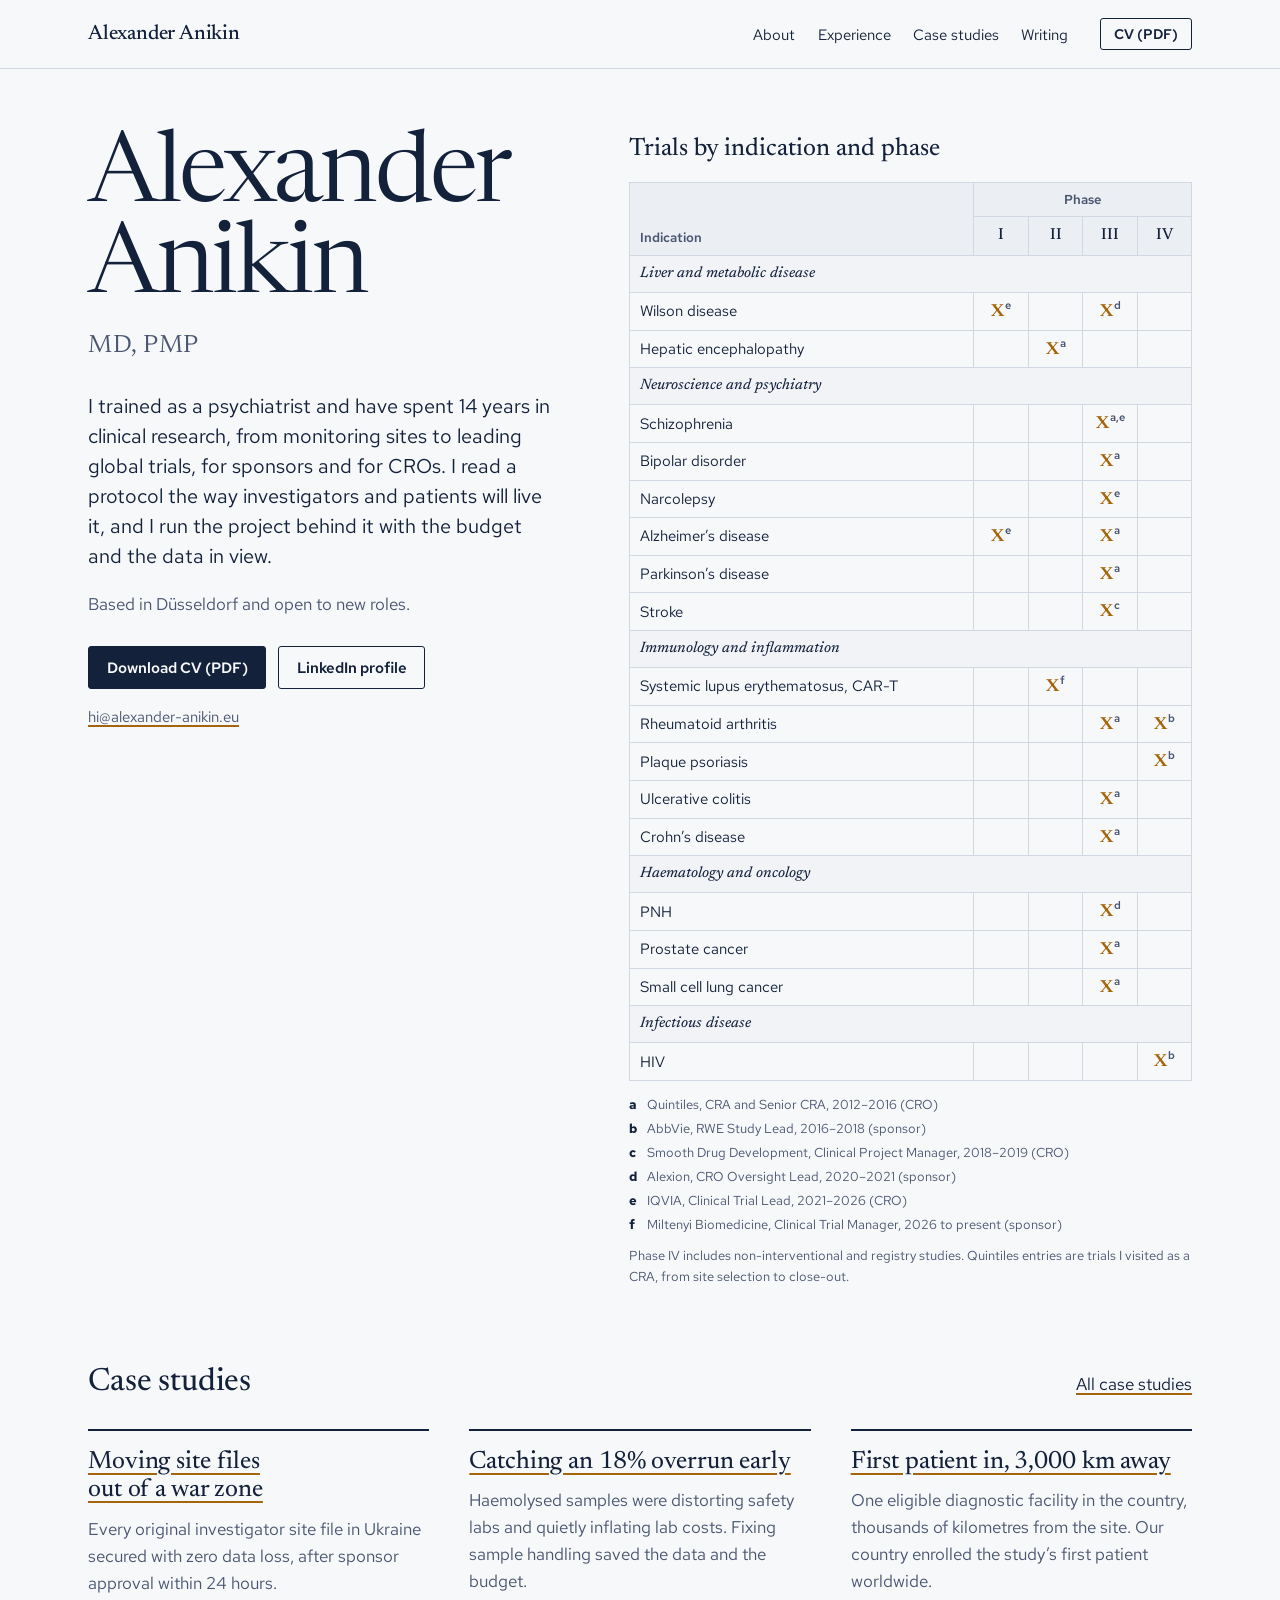
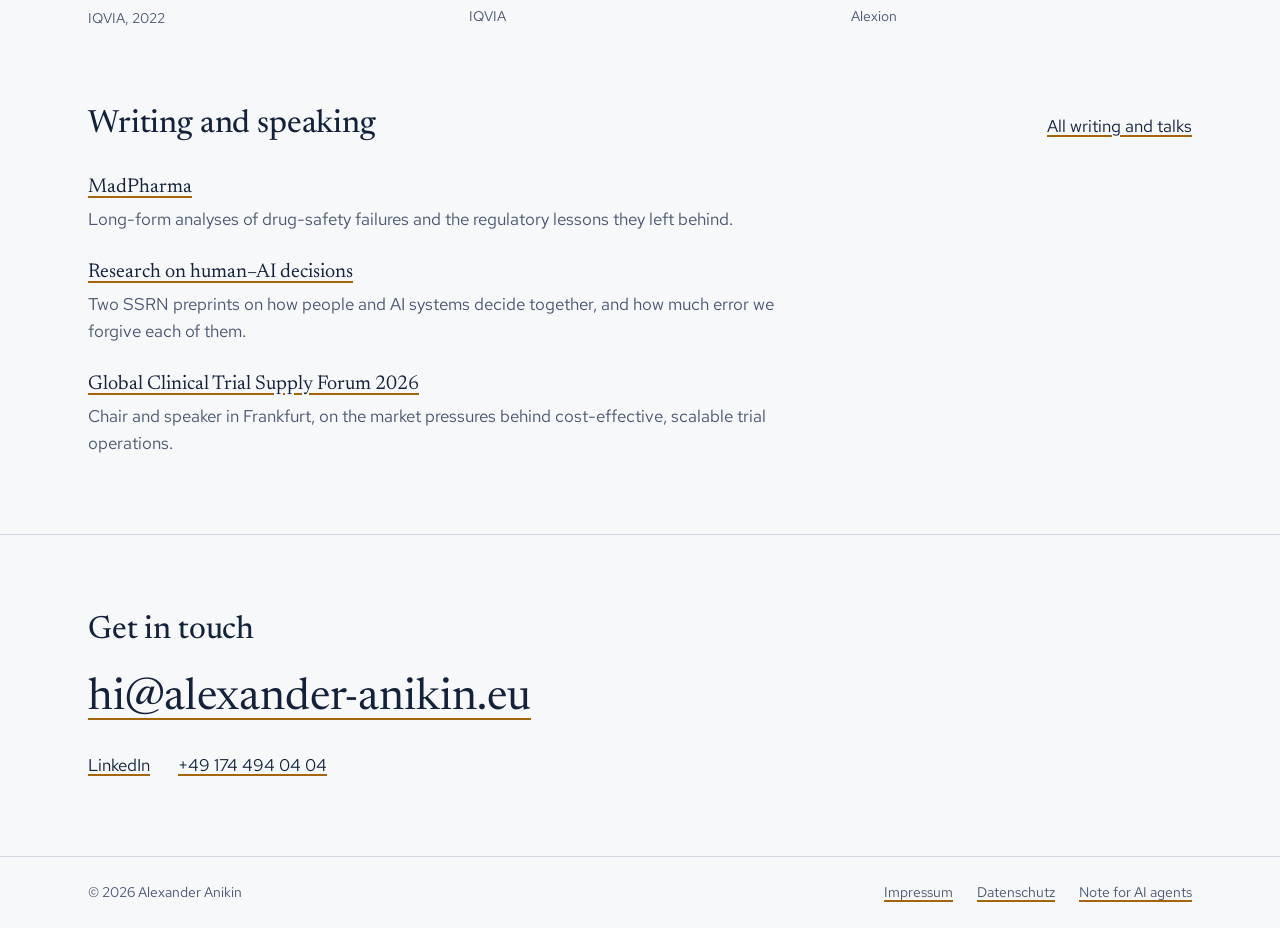
==== index.html @ 02dc9697 "Launch alexander-anikin.eu without Wix Plain HTML/CSS site: home with trials by indication and phase" ====
<!doctype html>
<html lang="en">
<head>
<meta charset="utf-8">
<meta name="viewport" content="width=device-width, initial-scale=1">
<title>Alexander Anikin, MD | Clinical development and clinical trials</title>
<meta name="description" content="Alexander Anikin, MD: psychiatrist by training, clinical development leader in Düsseldorf. 14 years of Phase I–IV trials at sponsors and CROs. Open to new roles.">
<link rel="canonical" href="https://alexander-anikin.eu/">
<meta name="author" content="Alexander Anikin">
<meta property="og:type" content="profile">
<meta property="og:site_name" content="Alexander Anikin">
<meta property="og:locale" content="en_GB">
<meta property="og:title" content="Alexander Anikin, MD | Clinical development and clinical trials">
<meta property="og:description" content="Alexander Anikin, MD: psychiatrist by training, clinical development leader in Düsseldorf. 14 years of Phase I–IV trials at sponsors and CROs. Open to new roles.">
<meta property="og:url" content="https://alexander-anikin.eu/">
<meta property="og:image" content="https://alexander-anikin.eu/assets/og-image.png">
<meta property="og:image:width" content="1200">
<meta property="og:image:height" content="630">
<meta property="og:image:alt" content="Alexander Anikin, MD. Clinical development leader, trained in psychiatry.">
<meta name="twitter:card" content="summary_large_image">
<link rel="me" href="https://www.linkedin.com/in/alxanikin/">
<link rel="alternate" type="text/plain" href="https://alexander-anikin.eu/llms.txt" title="Summary for AI agents">
<script type="application/ld+json">
{
 "@context": "https://schema.org",
 "@graph": [
  {
   "@type": "WebSite",
   "@id": "https://alexander-anikin.eu/#website",
   "url": "https://alexander-anikin.eu/",
   "name": "Alexander Anikin",
   "inLanguage": "en",
   "publisher": {
    "@id": "https://alexander-anikin.eu/#person"
   }
  },
  {
   "@type": "Person",
   "@id": "https://alexander-anikin.eu/#person",
   "name": "Alexander Anikin",
   "alternateName": [
    "Aleksandr Anikin",
    "Alexander Anikin, MD"
   ],
   "honorificSuffix": "MD",
   "url": "https://alexander-anikin.eu/",
   "image": "https://alexander-anikin.eu/assets/portrait.jpg",
   "email": "mailto:hi@alexander-anikin.eu",
   "telephone": "+49 174 494 0404",
   "jobTitle": "Clinical Trial Manager",
   "worksFor": {
    "@type": "Organization",
    "name": "Miltenyi Biomedicine"
   },
   "description": "Psychiatrist by training and clinical development leader with 14 years in clinical research at sponsors (AbbVie, Alexion, Miltenyi Biomedicine) and CROs (Quintiles, IQVIA, Smooth Drug Development), across Phase I–IV trials. Based in Düsseldorf, Germany, and open to new roles.",
   "address": {
    "@type": "PostalAddress",
    "addressLocality": "Düsseldorf",
    "addressCountry": "DE"
   },
   "alumniOf": [
    {
     "@type": "CollegeOrUniversity",
     "name": "Sechenov Moscow Medical University"
    },
    {
     "@type": "EducationalOrganization",
     "name": "Moscow Research Institute of Psychiatry"
    }
   ],
   "hasCredential": [
    {
     "@type": "EducationalOccupationalCredential",
     "name": "Medical Doctor (MD)",
     "credentialCategory": "degree",
     "recognizedBy": {
      "@type": "CollegeOrUniversity",
      "name": "Sechenov Moscow Medical University"
     }
    },
    {
     "@type": "EducationalOccupationalCredential",
     "name": "Project Management Professional (PMP)",
     "credentialCategory": "certification",
     "recognizedBy": {
      "@type": "Organization",
      "name": "Project Management Institute"
     }
    },
    {
     "@type": "EducationalOccupationalCredential",
     "name": "PRINCE2 Agile Practitioner",
     "credentialCategory": "certification"
    },
    {
     "@type": "EducationalOccupationalCredential",
     "name": "Google Data Analytics Professional Certificate",
     "credentialCategory": "certificate",
     "recognizedBy": {
      "@type": "Organization",
      "name": "Google"
     }
    },
    {
     "@type": "EducationalOccupationalCredential",
     "name": "Goethe-Zertifikat B1",
     "credentialCategory": "certificate",
     "recognizedBy": {
      "@type": "Organization",
      "name": "Goethe-Institut"
     }
    }
   ],
   "knowsAbout": [
    "Clinical trials",
    "Clinical development",
    "Clinical operations",
    "Psychiatry",
    "Rare diseases",
    "Wilson disease",
    "Liver and metabolic disease",
    "CAR-T cell therapy",
    "Advanced therapy medicinal products",
    "Real-world evidence",
    "Non-interventional studies",
    "Risk-based quality management",
    "ICH E6(R3)",
    "EU Clinical Trials Regulation",
    "CRO oversight",
    "Clinical trial budgets",
    "Project management",
    "Human–AI collaboration"
   ],
   "knowsLanguage": [
    "English",
    "Russian",
    "German"
   ],
   "sameAs": [
    "https://www.linkedin.com/in/alxanikin/"
   ]
  }
 ]
}
</script>
<meta name="theme-color" content="#F7F8FA" media="(prefers-color-scheme: light)">
<meta name="theme-color" content="#0E1626" media="(prefers-color-scheme: dark)">
<link rel="icon" href="favicon.ico" sizes="48x48">
<link rel="icon" href="assets/favicon.svg" type="image/svg+xml">
<link rel="apple-touch-icon" href="assets/apple-touch-icon.png">
<link rel="preload" href="assets/fonts/newsreader-latin-opsz-normal.woff2" as="font" type="font/woff2" crossorigin>
<link rel="stylesheet" href="assets/site.css">
</head>
<body>
<a class="skip" href="#main">Skip to content</a>
<header class="site-header">
  <div class="wrap header-inner">
    <a class="brand" href="index.html" aria-current="page">Alexander Anikin</a>
    <nav class="site-nav" aria-label="Main">
      <ul><li><a href="about.html">About</a></li><li><a href="experience.html">Experience</a></li><li><a href="case-studies.html">Case studies</a></li><li><a href="writing.html">Writing</a></li></ul>
    </nav>
    <a class="btn btn-ghost btn-small" href="cv/alexander-anikin-cv.pdf">CV (PDF)</a>
  </div>
</header>
<main id="main">
  <div class="wrap hero">
    <div class="hero-intro">
      <h1 class="hero-name"><span>Alexander</span><span>Anikin</span></h1>
      <p class="hero-post">MD, PMP</p>
      <p class="hero-lead">I trained as a psychiatrist and have spent 14 years in clinical research, from monitoring sites to leading global trials, for sponsors and for CROs. I read a protocol the way investigators and patients will live it, and I run the project behind it with the budget and the data in view.</p>
      <p class="hero-status">Based in Düsseldorf and open to new roles.</p>
      <div class="hero-actions">
        <a class="btn btn-primary" href="cv/alexander-anikin-cv.pdf">Download CV (PDF)</a>
        <a class="btn btn-ghost" href="https://www.linkedin.com/in/alxanikin/" rel="me">LinkedIn profile</a>
      </div>
      <p class="hero-email"><a href="mailto:hi@alexander-anikin.eu">hi@alexander-anikin.eu</a></p>
    </div>
    <div class="soa-block">
  <div class="soa-scroll">
    <table class="soa">
      <caption>Trials by indication and phase</caption>
      <thead>
        <tr><th class="ind" rowspan="2" scope="col">Indication</th><th colspan="4" scope="colgroup">Phase</th></tr>
        <tr class="phases"><th scope="col">I</th><th scope="col">II</th><th scope="col">III</th><th scope="col">IV</th></tr>
      </thead>
      <tbody>
        <tr class="group"><th colspan="5" scope="colgroup">Liver and metabolic disease</th></tr><tr><th scope="row">Wilson disease</th><td><span class="mark" style="--i:0" aria-hidden="true">X<sup>e</sup></span><span class="sr">IQVIA, CRO side</span></td><td></td><td><span class="mark" style="--i:1" aria-hidden="true">X<sup>d</sup></span><span class="sr">Alexion, sponsor side</span></td><td></td></tr><tr><th scope="row">Hepatic encephalopathy</th><td></td><td><span class="mark" style="--i:2" aria-hidden="true">X<sup>a</sup></span><span class="sr">Quintiles, CRO side</span></td><td></td><td></td></tr><tr class="group"><th colspan="5" scope="colgroup">Neuroscience and psychiatry</th></tr><tr><th scope="row">Schizophrenia</th><td></td><td></td><td><span class="mark" style="--i:3" aria-hidden="true">X<sup>a,e</sup></span><span class="sr">Quintiles, CRO side; IQVIA, CRO side</span></td><td></td></tr><tr><th scope="row">Bipolar disorder</th><td></td><td></td><td><span class="mark" style="--i:4" aria-hidden="true">X<sup>a</sup></span><span class="sr">Quintiles, CRO side</span></td><td></td></tr><tr><th scope="row">Narcolepsy</th><td></td><td></td><td><span class="mark" style="--i:5" aria-hidden="true">X<sup>e</sup></span><span class="sr">IQVIA, CRO side</span></td><td></td></tr><tr><th scope="row">Alzheimer’s disease</th><td><span class="mark" style="--i:6" aria-hidden="true">X<sup>e</sup></span><span class="sr">IQVIA, CRO side</span></td><td></td><td><span class="mark" style="--i:7" aria-hidden="true">X<sup>a</sup></span><span class="sr">Quintiles, CRO side</span></td><td></td></tr><tr><th scope="row">Parkinson’s disease</th><td></td><td></td><td><span class="mark" style="--i:8" aria-hidden="true">X<sup>a</sup></span><span class="sr">Quintiles, CRO side</span></td><td></td></tr><tr><th scope="row">Stroke</th><td></td><td></td><td><span class="mark" style="--i:9" aria-hidden="true">X<sup>c</sup></span><span class="sr">Smooth Drug Development, CRO side</span></td><td></td></tr><tr class="group"><th colspan="5" scope="colgroup">Immunology and inflammation</th></tr><tr><th scope="row">Systemic lupus erythematosus, CAR-T</th><td></td><td><span class="mark" style="--i:10" aria-hidden="true">X<sup>f</sup></span><span class="sr">Miltenyi Biomedicine, sponsor side</span></td><td></td><td></td></tr><tr><th scope="row">Rheumatoid arthritis</th><td></td><td></td><td><span class="mark" style="--i:11" aria-hidden="true">X<sup>a</sup></span><span class="sr">Quintiles, CRO side</span></td><td><span class="mark" style="--i:12" aria-hidden="true">X<sup>b</sup></span><span class="sr">AbbVie, sponsor side</span></td></tr><tr><th scope="row">Plaque psoriasis</th><td></td><td></td><td></td><td><span class="mark" style="--i:13" aria-hidden="true">X<sup>b</sup></span><span class="sr">AbbVie, sponsor side</span></td></tr><tr><th scope="row">Ulcerative colitis</th><td></td><td></td><td><span class="mark" style="--i:14" aria-hidden="true">X<sup>a</sup></span><span class="sr">Quintiles, CRO side</span></td><td></td></tr><tr><th scope="row">Crohn’s disease</th><td></td><td></td><td><span class="mark" style="--i:15" aria-hidden="true">X<sup>a</sup></span><span class="sr">Quintiles, CRO side</span></td><td></td></tr><tr class="group"><th colspan="5" scope="colgroup">Haematology and oncology</th></tr><tr><th scope="row"><abbr title="Paroxysmal nocturnal haemoglobinuria">PNH</abbr></th><td></td><td></td><td><span class="mark" style="--i:16" aria-hidden="true">X<sup>d</sup></span><span class="sr">Alexion, sponsor side</span></td><td></td></tr><tr><th scope="row">Prostate cancer</th><td></td><td></td><td><span class="mark" style="--i:17" aria-hidden="true">X<sup>a</sup></span><span class="sr">Quintiles, CRO side</span></td><td></td></tr><tr><th scope="row">Small cell lung cancer</th><td></td><td></td><td><span class="mark" style="--i:18" aria-hidden="true">X<sup>a</sup></span><span class="sr">Quintiles, CRO side</span></td><td></td></tr><tr class="group"><th colspan="5" scope="colgroup">Infectious disease</th></tr><tr><th scope="row">HIV</th><td></td><td></td><td></td><td><span class="mark" style="--i:19" aria-hidden="true">X<sup>b</sup></span><span class="sr">AbbVie, sponsor side</span></td></tr>
      </tbody>
    </table>
  </div>
  <ol class="soa-notes" aria-label="Roles"><li><span class="key">a</span><span>Quintiles, CRA and Senior CRA, 2012–2016 (CRO)</span></li><li><span class="key">b</span><span>AbbVie, RWE Study Lead, 2016–2018 (sponsor)</span></li><li><span class="key">c</span><span>Smooth Drug Development, Clinical Project Manager, 2018–2019 (CRO)</span></li><li><span class="key">d</span><span>Alexion, CRO Oversight Lead, 2020–2021 (sponsor)</span></li><li><span class="key">e</span><span>IQVIA, Clinical Trial Lead, 2021–2026 (CRO)</span></li><li><span class="key">f</span><span>Miltenyi Biomedicine, Clinical Trial Manager, 2026 to present (sponsor)</span></li></ol>
  <p class="soa-foot">Phase IV includes non-interventional and registry studies. Quintiles entries are trials I visited as a CRA, from site selection to close-out.</p>
</div>
  </div>

  <section class="section" aria-labelledby="cases-title">
    <div class="wrap">
      <div class="section-head">
        <h2 id="cases-title">Case studies</h2>
        <a href="case-studies.html">All case studies</a>
      </div>
      <ul class="cases">
        <li class="case">
          <h3><a href="case-studies.html#war-zone">Moving site files out of a war zone</a></h3>
          <p>Every original investigator site file in Ukraine secured with zero data loss, after sponsor approval within 24 hours.</p>
          <p class="meta">IQVIA, 2022</p>
        </li>
        <li class="case">
          <h3><a href="case-studies.html#overrun">Catching an 18% overrun early</a></h3>
          <p>Haemolysed samples were distorting safety labs and quietly inflating lab costs. Fixing sample handling saved the data and the budget.</p>
          <p class="meta">IQVIA</p>
        </li>
        <li class="case">
          <h3><a href="case-studies.html#first-patient">First patient in, 3,000&nbsp;km away</a></h3>
          <p>One eligible diagnostic facility in the country, thousands of kilometres from the site. Our country enrolled the study’s first patient worldwide.</p>
          <p class="meta">Alexion</p>
        </li>
      </ul>
    </div>
  </section>

  <section class="section" aria-labelledby="writing-title">
    <div class="wrap">
      <div class="section-head">
        <h2 id="writing-title">Writing and speaking</h2>
        <a href="writing.html">All writing and talks</a>
      </div>
      <ul class="list-plain">
        <li><a class="title" href="https://www.madpharma.de/">MadPharma</a><p>Long-form analyses of drug-safety failures and the regulatory lessons they left behind.</p></li>
        <li><a class="title" href="writing.html#research">Research on human–AI decisions</a><p>Two SSRN preprints on how people and AI systems decide together, and how much error we forgive each of them.</p></li>
        <li><a class="title" href="writing.html#speaking">Global Clinical Trial Supply Forum 2026</a><p>Chair and speaker in Frankfurt, on the market pressures behind cost-effective, scalable trial operations.</p></li>
      </ul>
    </div>
  </section>

  <section class="contact" aria-labelledby="contact-title">
  <div class="wrap">
    <h2 id="contact-title">Get in touch</h2>
    <p class="contact-email"><a href="mailto:hi@alexander-anikin.eu">hi@alexander-anikin.eu</a></p>
    <ul class="contact-other">
      <li><a href="https://www.linkedin.com/in/alxanikin/" rel="me">LinkedIn</a></li>
      <li><a href="tel:+491744940404">+49 174 494 04 04</a></li>
    </ul>
  </div>
</section>
</main>
<footer class="site-footer">
  <div class="wrap footer-inner">
    <p>© 2026 Alexander Anikin</p>
    <ul>
      <li><a href="impressum.html">Impressum</a></li>
      <li><a href="datenschutz.html">Datenschutz</a></li>
      <li><a href="llms.txt">Note for AI agents</a></li>
    </ul>
  </div>
</footer>
</body>
</html>
---- assets/site.css ----
/* Layout: a clinical protocol on a desk. Left-aligned prose at reading measure;
   one wide table, laid out like a protocol's schedule of assessments, carries the home page. */

@font-face {
  font-family: "Newsreader";
  src: url("fonts/newsreader-latin-opsz-normal.woff2") format("woff2");
  font-weight: 200 800;
  font-style: normal;
  font-display: swap;
}
@font-face {
  font-family: "Newsreader";
  src: url("fonts/newsreader-latin-opsz-italic.woff2") format("woff2");
  font-weight: 200 800;
  font-style: italic;
  font-display: swap;
}
@font-face {
  font-family: "Red Hat Text";
  src: url("fonts/red-hat-text-latin-wght-normal.woff2") format("woff2");
  font-weight: 300 700;
  font-style: normal;
  font-display: swap;
}
@font-face {
  font-family: "Red Hat Text";
  src: url("fonts/red-hat-text-latin-wght-italic.woff2") format("woff2");
  font-weight: 300 700;
  font-style: italic;
  font-display: swap;
}

:root {
  --paper: #F7F8FA;     /* cool protocol paper */
  --ink: #13213A;       /* blue-black ink */
  --ink-soft: #4A5670;  /* secondary text */
  --rule: #D2D8E2;      /* table grid and hairlines */
  --wash: #EBEEF3;      /* table headers and group rows */
  --amber: #A5650A;     /* marks, underlines, focus */
  --on-ink: #F7F8FA;    /* text on ink buttons */
  --todo: #B45309;      /* draft placeholders only */

  --font-display: "Newsreader", "Iowan Old Style", "Palatino Linotype", Georgia, serif;
  --font-text: "Red Hat Text", "Segoe UI", system-ui, -apple-system, Roboto, sans-serif;

  --step--1: 0.8125rem;
  --step-0: 1.0625rem;
  --step-1: 1.25rem;
  --step-2: 1.5625rem;
  --step-3: 2rem;
  --step-4: clamp(2.25rem, 2.2vw + 1.6rem, 3.25rem);
  --step-5: clamp(3.1rem, 6.4vw + 1rem, 6.25rem);

  --measure: 64ch;
  --wrap: 74rem;
  --space-section: clamp(3.5rem, 6vw, 6rem);

  padding-top: env(safe-area-inset-top, 0px);
  padding-bottom: env(safe-area-inset-bottom, 0px);
}

@media (prefers-color-scheme: dark) {
  :root:not([data-theme="light"]) {
    --paper: #0E1626;
    --ink: #E7EBF2;
    --ink-soft: #A2ADC1;
    --rule: #2A3550;
    --wash: #16203A;
    --amber: #E8A23A;
    --on-ink: #0E1626;
    --todo: #F59E0B;
    color-scheme: dark;
  }
}
:root[data-theme="dark"] {
  --paper: #0E1626;
  --ink: #E7EBF2;
  --ink-soft: #A2ADC1;
  --rule: #2A3550;
  --wash: #16203A;
  --amber: #E8A23A;
  --on-ink: #0E1626;
  --todo: #F59E0B;
  color-scheme: dark;
}

*, *::before, *::after { box-sizing: border-box; }

html { -webkit-text-size-adjust: 100%; text-size-adjust: 100%; }

body {
  margin: 0;
  background: var(--paper);
  color: var(--ink);
  font-family: var(--font-text);
  font-size: var(--step-0);
  line-height: 1.6;
  font-optical-sizing: auto;
}

img { max-width: 100%; height: auto; display: block; }

a {
  color: inherit;
  text-decoration-line: underline;
  text-decoration-color: var(--amber);
  text-decoration-thickness: 1.5px;
  text-underline-offset: 0.2em;
}
a:hover { text-decoration-thickness: 2.5px; }

:focus-visible {
  outline: 2px solid var(--amber);
  outline-offset: 3px;
  border-radius: 2px;
}

h1, h2, h3 {
  font-family: var(--font-display);
  font-weight: 450;
  line-height: 1.15;
  letter-spacing: -0.005em;
  text-wrap: balance;
  margin: 0;
}
p, ul, ol, dl, figure, blockquote { margin: 0; }

abbr[title] { text-decoration: none; cursor: help; }

.wrap {
  max-width: var(--wrap);
  margin-inline: auto;
  padding-left: max(16px, env(safe-area-inset-left, 0px));
  padding-right: max(16px, env(safe-area-inset-right, 0px));
}
@media (min-width: 720px) {
  .wrap {
    padding-left: max(40px, env(safe-area-inset-left, 0px));
    padding-right: max(40px, env(safe-area-inset-right, 0px));
  }
}

.sr {
  position: absolute;
  width: 1px;
  height: 1px;
  padding: 0;
  margin: -1px;
  overflow: hidden;
  clip: rect(0, 0, 0, 0);
  white-space: nowrap;
  border: 0;
}

.skip {
  position: absolute;
  left: -9999px;
  top: 0;
}
.skip:focus {
  left: max(16px, env(safe-area-inset-left, 0px));
  top: calc(env(safe-area-inset-top, 0px) + 12px);
  z-index: 20;
  background: var(--ink);
  color: var(--on-ink);
  padding: 0.5rem 0.8rem;
  text-decoration: none;
}

/* Header */

.site-header { border-bottom: 1px solid var(--rule); }

.header-inner {
  display: flex;
  flex-wrap: wrap;
  align-items: center;
  gap: 0.6rem 2rem;
  padding-block: 1.1rem;
}

.brand {
  margin-right: auto;
  font-family: var(--font-display);
  font-size: 1.3rem;
  font-weight: 500;
  letter-spacing: -0.01em;
  text-decoration: none;
}

.site-nav ul {
  list-style: none;
  padding: 0;
  display: flex;
  flex-wrap: wrap;
  gap: 0.25rem 1.4rem;
}
.site-nav a {
  font-size: 0.9375rem;
  text-decoration: none;
  padding-block: 0.25rem;
}
.site-nav a:hover,
.site-nav a[aria-current="page"] {
  text-decoration-line: underline;
  text-decoration-thickness: 2px;
  text-underline-offset: 0.4em;
}

@media (max-width: 700px) {
  .site-nav { order: 3; width: 100%; }
  .site-nav ul { gap: 0.25rem 1.1rem; }
}

/* Buttons */

.btn {
  display: inline-flex;
  align-items: center;
  font: inherit;
  font-size: 0.9375rem;
  font-weight: 600;
  line-height: 1.2;
  padding: 0.72rem 1.1rem;
  border: 1.5px solid var(--ink);
  border-radius: 3px;
  text-decoration: none;
}
.btn-primary { background: var(--ink); color: var(--on-ink); }
.btn-primary:hover { background: color-mix(in srgb, var(--ink) 86%, var(--amber)); }
.btn-ghost { background: transparent; color: var(--ink); }
.btn-ghost:hover { background: var(--wash); }
.btn-small { padding: 0.42rem 0.8rem; font-size: 0.875rem; }

/* Home: hero */

.hero {
  display: grid;
  gap: 3rem;
  padding-block: clamp(2.5rem, 5vw, 4.5rem) var(--space-section);
}
@media (min-width: 1000px) {
  .hero {
    grid-template-columns: minmax(0, 5fr) minmax(0, 6fr);
    gap: 4.5rem;
    align-items: start;
  }
}

.hero-name {
  font-size: var(--step-5);
  font-weight: 360;
  line-height: 0.92;
  letter-spacing: -0.025em;
  font-variation-settings: "opsz" 72;
}
.hero-name span { display: block; }

.hero-post {
  margin-top: 0.85rem;
  color: var(--ink-soft);
  font-family: var(--font-display);
  font-size: var(--step-2);
  font-weight: 400;
  letter-spacing: 0.02em;
}

@media (min-width: 1000px) {
  .hero-intro {
    position: sticky;
    top: calc(env(safe-area-inset-top, 0px) + 1.5rem);
  }
}

.hero-lead {
  margin-top: 1.5rem;
  max-width: 38ch;
  font-size: var(--step-1);
  line-height: 1.5;
}
.hero-status { margin-top: 1.25rem; color: var(--ink-soft); }

.hero-actions {
  margin-top: 1.75rem;
  display: flex;
  flex-wrap: wrap;
  align-items: center;
  gap: 0.75rem;
}
.hero-email {
  margin-top: 1rem;
  font-size: 0.9375rem;
  color: var(--ink-soft);
  overflow-wrap: anywhere;
}

/* Schedule table */

.soa-block { min-width: 0; }
.soa-scroll { overflow-x: auto; }

.soa {
  width: 100%;
  border-collapse: collapse;
  font-size: 0.9375rem;
  line-height: 1.35;
}
.soa caption {
  caption-side: top;
  text-align: left;
  font-family: var(--font-display);
  font-size: var(--step-2);
  font-weight: 450;
  padding-bottom: 0.9rem;
}
.soa th,
.soa td {
  border: 1px solid var(--rule);
  padding: 0.5rem 0.65rem;
}
.soa thead th {
  background: var(--wash);
  color: var(--ink-soft);
  font-size: 0.8125rem;
  font-weight: 600;
  text-align: center;
}
.soa thead th.ind { text-align: left; vertical-align: bottom; }
.soa thead .phases th {
  width: 3.4rem;
  color: var(--ink);
  font-family: var(--font-display);
  font-size: 1rem;
  font-weight: 500;
}
.soa tbody th[scope="row"] { text-align: left; font-weight: 400; }
.soa tr.group th {
  text-align: left;
  background: color-mix(in srgb, var(--wash) 50%, var(--paper));
  font-family: var(--font-display);
  font-size: 0.9375rem;
  font-style: italic;
  font-weight: 450;
}
.soa td { text-align: center; vertical-align: middle; }

.mark {
  display: inline-block;
  white-space: nowrap;
  color: var(--amber);
  font-family: var(--font-display);
  font-size: 1.1rem;
  font-weight: 650;
  line-height: 1;
}
.mark sup {
  margin-left: 0.06em;
  color: var(--ink-soft);
  font-family: var(--font-text);
  font-size: 0.62em;
  font-weight: 600;
  line-height: 0;
  vertical-align: super;
}

@media (prefers-reduced-motion: no-preference) {
  .mark {
    animation: ink-in 0.5s cubic-bezier(0.2, 0.7, 0.2, 1) both;
    animation-delay: calc(var(--i, 0) * 35ms + 200ms);
  }
  @keyframes ink-in {
    from { opacity: 0.25; transform: scale(1.35) rotate(-6deg); }
    to { opacity: 1; transform: none; }
  }
}

.soa-notes {
  margin-top: 0.9rem;
  padding: 0;
  list-style: none;
  display: grid;
  gap: 0.2rem;
  font-size: var(--step--1);
  color: var(--ink-soft);
}
.soa-notes li { display: grid; grid-template-columns: 1.1rem minmax(0, 1fr); }
.soa-notes .key { color: var(--ink); font-weight: 700; }
.soa-foot { margin-top: 0.6rem; font-size: var(--step--1); color: var(--ink-soft); }

/* Sections */

.section { padding-bottom: var(--space-section); }
.section-head {
  display: flex;
  flex-wrap: wrap;
  align-items: baseline;
  justify-content: space-between;
  gap: 0.5rem 2rem;
  margin-bottom: 1.75rem;
}
.section-head h2 { font-size: var(--step-3); }

.cases {
  list-style: none;
  padding: 0;
  display: grid;
  gap: 2.25rem;
}
@media (min-width: 860px) {
  .cases { grid-template-columns: repeat(3, minmax(0, 1fr)); gap: 2.5rem; }
}
.case {
  display: grid;
  gap: 0.6rem;
  align-content: start;
  padding-top: 1.1rem;
  border-top: 2px solid var(--ink);
}
.case h3 { font-size: var(--step-2); }
.case p { color: var(--ink-soft); }
.case .meta { font-size: 0.875rem; }

.list-plain {
  list-style: none;
  padding: 0;
  display: grid;
  gap: 1.4rem;
  max-width: var(--measure);
}
.list-plain li { display: grid; gap: 0.2rem; }
.list-plain .title { font-family: var(--font-display); font-size: var(--step-1); }
.list-plain p { color: var(--ink-soft); }

.contact {
  border-top: 1px solid var(--rule);
  padding-block: var(--space-section);
}
.contact h2 { font-size: var(--step-3); }
.contact-email {
  margin-top: 1rem;
  font-family: var(--font-display);
  font-size: clamp(1.6rem, 3vw + 1rem, 2.75rem);
  font-weight: 400;
  overflow-wrap: anywhere;
}
.contact-other {
  margin-top: 1.1rem;
  list-style: none;
  padding: 0;
  display: flex;
  flex-wrap: wrap;
  gap: 0.5rem 1.75rem;
}

/* Footer */

.site-footer {
  border-top: 1px solid var(--rule);
  font-size: 0.875rem;
  color: var(--ink-soft);
}
.footer-inner {
  display: flex;
  flex-wrap: wrap;
  justify-content: space-between;
  gap: 0.75rem 2rem;
  padding-block: 1.5rem;
}
.footer-inner ul { list-style: none; padding: 0; display: flex; flex-wrap: wrap; gap: 0.5rem 1.5rem; }

/* Inner pages */

.page-head { padding-block: clamp(2.5rem, 5vw, 4.5rem) 2.5rem; }
.page-head h1 { font-size: var(--step-4); }
.page-head .intro {
  margin-top: 1rem;
  max-width: 46ch;
  font-size: var(--step-1);
  color: var(--ink-soft);
}

.prose { max-width: var(--measure); display: grid; gap: 1.1rem; }
.prose h2 { margin-top: 1.4rem; font-size: var(--step-2); }
.prose ul { padding-left: 1.2rem; display: grid; gap: 0.4rem; }

/* About */

.about {
  display: grid;
  gap: 2.5rem;
  padding-bottom: var(--space-section);
}
@media (min-width: 900px) {
  .about { grid-template-columns: minmax(0, 17rem) minmax(0, 1fr); gap: 4rem; }
}
.portrait {
  aspect-ratio: 4 / 5;
  max-width: 100%;
  width: 100%;
  object-fit: cover;
  background: var(--wash);
}
.about-main { display: grid; gap: 3rem; min-width: 0; }
.about-main h2 { font-size: var(--step-3); margin-bottom: 1.25rem; }

.deflist { display: grid; gap: 1.2rem; }
.deflist > div { display: grid; gap: 0.15rem; }
@media (min-width: 720px) {
  .deflist > div { grid-template-columns: 13rem minmax(0, 1fr); gap: 1.5rem; }
}
.deflist dt { font-weight: 700; }
.deflist dd { margin: 0; color: var(--ink-soft); }

/* Experience */

.timeline {
  list-style: none;
  padding: 0 0 var(--space-section);
  display: grid;
}
.role {
  display: grid;
  gap: 0.4rem 2.5rem;
  padding-block: 2rem;
  border-top: 1px solid var(--rule);
}
@media (min-width: 820px) {
  .role { grid-template-columns: 11rem minmax(0, 1fr); }
}
.role-years {
  padding-top: 0.3rem;
  font-size: 0.9375rem;
  font-variant-numeric: tabular-nums;
  color: var(--ink-soft);
}
.role-body { min-width: 0; }
.role h2 { font-size: var(--step-2); }
.role .org { margin-top: 0.15rem; color: var(--ink-soft); }
.role .ind { margin-top: 0.6rem; font-size: 0.9375rem; }
.role .ind b { font-weight: 700; }
.role ul {
  margin-top: 0.9rem;
  padding-left: 1.15rem;
  display: grid;
  gap: 0.55rem;
  max-width: var(--measure);
}
.role li::marker { color: var(--amber); }

/* Case studies */

.case-full {
  display: grid;
  gap: 1.25rem;
  padding-block: 2.25rem 3rem;
  border-top: 2px solid var(--ink);
  scroll-margin-top: 1rem;
}
@media (min-width: 900px) {
  .case-full { grid-template-columns: minmax(0, 17rem) minmax(0, 1fr); gap: 3rem; }
}
.case-full h2 { font-size: var(--step-3); }
.case-full .meta { margin-top: 0.6rem; color: var(--ink-soft); font-size: 0.9375rem; }
.case-body { display: grid; gap: 1.2rem; max-width: var(--measure); min-width: 0; }
.case-body h3 {
  font-family: var(--font-text);
  font-size: 1rem;
  font-weight: 700;
  letter-spacing: 0;
}
.steps { padding-left: 1.5rem; display: grid; gap: 0.6rem; }
.steps li::marker { color: var(--amber); font-family: var(--font-display); font-weight: 600; }
.result { font-family: var(--font-display); font-size: var(--step-1); line-height: 1.45; }

.frameworks {
  list-style: none;
  padding: 0;
  display: grid;
  gap: 1.75rem;
}
@media (min-width: 860px) {
  .frameworks { grid-template-columns: repeat(3, minmax(0, 1fr)); gap: 2.5rem; }
}
.frameworks li {
  display: grid;
  gap: 0.45rem;
  align-content: start;
  padding-top: 1rem;
  border-top: 1px solid var(--rule);
}
.frameworks h3 { font-size: var(--step-1); }
.frameworks p { color: var(--ink-soft); }

/* Writing and speaking */

.quote {
  max-width: 30ch;
  font-family: var(--font-display);
  font-size: clamp(1.6rem, 2.4vw + 1rem, 2.6rem);
  font-style: italic;
  font-weight: 380;
  line-height: 1.25;
}
.quote-cite { margin-top: 1rem; font-size: 0.9375rem; color: var(--ink-soft); }

.entries { display: grid; padding-bottom: var(--space-section); }
.entry {
  display: grid;
  gap: 0.4rem 2.5rem;
  padding-block: 2rem;
  border-top: 1px solid var(--rule);
  scroll-margin-top: 1rem;
}
@media (min-width: 820px) {
  .entry { grid-template-columns: 11rem minmax(0, 1fr); }
}
.entry-kind { padding-top: 0.35rem; font-size: 0.9375rem; color: var(--ink-soft); }
.entry-body { display: grid; gap: 0.8rem; max-width: var(--measure); min-width: 0; }
.entry-body h2 { font-size: var(--step-2); }
.entry-body ul { padding-left: 1.15rem; display: grid; gap: 0.5rem; }
.entry-body li::marker { color: var(--amber); }

/* Legal pages */

.legal { padding-bottom: var(--space-section); }
.legal h2 { font-size: var(--step-1); margin-top: 1.6rem; }
.legal address { font-style: normal; }

/* 404 */

.notfound { padding-block: var(--space-section); display: grid; gap: 1rem; max-width: var(--measure); }

/* Draft-only placeholders (the production build refuses to run while any remain) */

.todo {
  display: inline-block;
  padding: 0.15rem 0.5rem;
  border: 1.5px dashed var(--todo);
  border-radius: 3px;
  color: var(--todo);
  font-size: 0.8125rem;
  font-weight: 600;
  line-height: 1.4;
}
.todo-box {
  display: grid;
  place-items: center;
  padding: 1rem;
  border: 1.5px dashed var(--todo);
  color: var(--todo);
  font-weight: 600;
  text-align: center;
}
.check {
  text-decoration: underline dashed var(--todo);
  text-decoration-thickness: 1.5px;
  text-underline-offset: 0.25em;
}
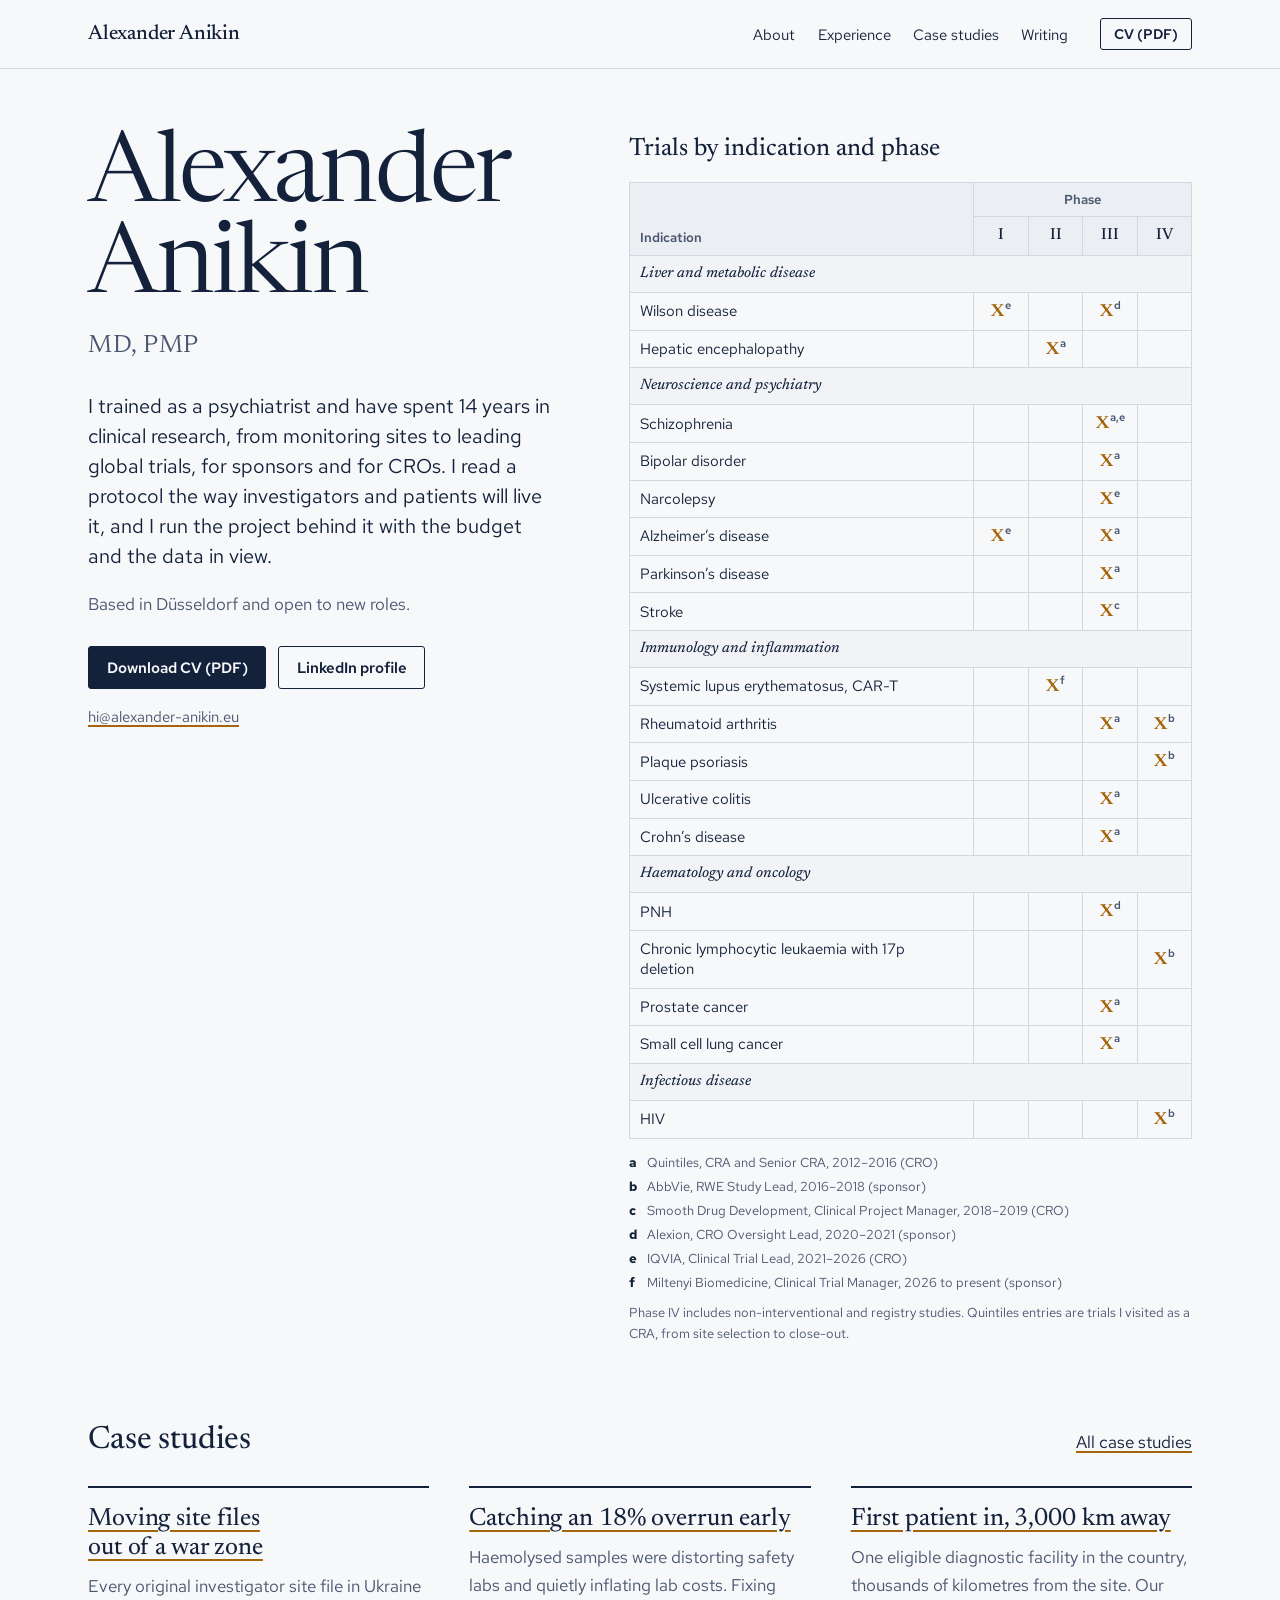
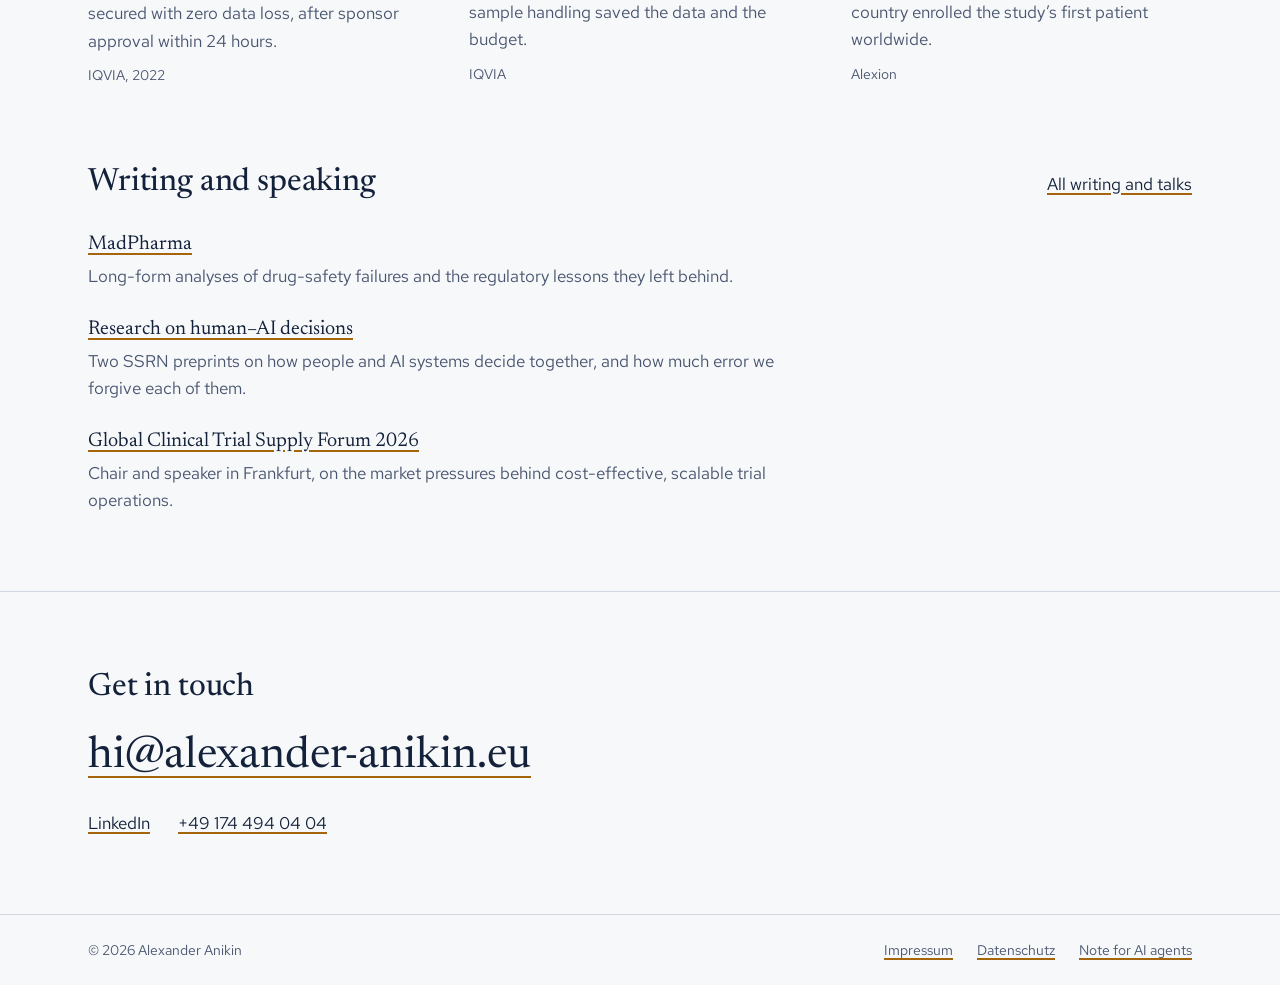
==== commit 0d0fcf99: "Link the SSRN preprints and add the AbbVie CLL study Co-Authored-By: Claude Opus 5.5 <noreply@anthro" ====
--- a/index.html
+++ b/index.html
@@ -184,7 +184,7 @@
         <tr class="phases"><th scope="col">I</th><th scope="col">II</th><th scope="col">III</th><th scope="col">IV</th></tr>
       </thead>
       <tbody>
-        <tr class="group"><th colspan="5" scope="colgroup">Liver and metabolic disease</th></tr><tr><th scope="row">Wilson disease</th><td><span class="mark" style="--i:0" aria-hidden="true">X<sup>e</sup></span><span class="sr">IQVIA, CRO side</span></td><td></td><td><span class="mark" style="--i:1" aria-hidden="true">X<sup>d</sup></span><span class="sr">Alexion, sponsor side</span></td><td></td></tr><tr><th scope="row">Hepatic encephalopathy</th><td></td><td><span class="mark" style="--i:2" aria-hidden="true">X<sup>a</sup></span><span class="sr">Quintiles, CRO side</span></td><td></td><td></td></tr><tr class="group"><th colspan="5" scope="colgroup">Neuroscience and psychiatry</th></tr><tr><th scope="row">Schizophrenia</th><td></td><td></td><td><span class="mark" style="--i:3" aria-hidden="true">X<sup>a,e</sup></span><span class="sr">Quintiles, CRO side; IQVIA, CRO side</span></td><td></td></tr><tr><th scope="row">Bipolar disorder</th><td></td><td></td><td><span class="mark" style="--i:4" aria-hidden="true">X<sup>a</sup></span><span class="sr">Quintiles, CRO side</span></td><td></td></tr><tr><th scope="row">Narcolepsy</th><td></td><td></td><td><span class="mark" style="--i:5" aria-hidden="true">X<sup>e</sup></span><span class="sr">IQVIA, CRO side</span></td><td></td></tr><tr><th scope="row">Alzheimer’s disease</th><td><span class="mark" style="--i:6" aria-hidden="true">X<sup>e</sup></span><span class="sr">IQVIA, CRO side</span></td><td></td><td><span class="mark" style="--i:7" aria-hidden="true">X<sup>a</sup></span><span class="sr">Quintiles, CRO side</span></td><td></td></tr><tr><th scope="row">Parkinson’s disease</th><td></td><td></td><td><span class="mark" style="--i:8" aria-hidden="true">X<sup>a</sup></span><span class="sr">Quintiles, CRO side</span></td><td></td></tr><tr><th scope="row">Stroke</th><td></td><td></td><td><span class="mark" style="--i:9" aria-hidden="true">X<sup>c</sup></span><span class="sr">Smooth Drug Development, CRO side</span></td><td></td></tr><tr class="group"><th colspan="5" scope="colgroup">Immunology and inflammation</th></tr><tr><th scope="row">Systemic lupus erythematosus, CAR-T</th><td></td><td><span class="mark" style="--i:10" aria-hidden="true">X<sup>f</sup></span><span class="sr">Miltenyi Biomedicine, sponsor side</span></td><td></td><td></td></tr><tr><th scope="row">Rheumatoid arthritis</th><td></td><td></td><td><span class="mark" style="--i:11" aria-hidden="true">X<sup>a</sup></span><span class="sr">Quintiles, CRO side</span></td><td><span class="mark" style="--i:12" aria-hidden="true">X<sup>b</sup></span><span class="sr">AbbVie, sponsor side</span></td></tr><tr><th scope="row">Plaque psoriasis</th><td></td><td></td><td></td><td><span class="mark" style="--i:13" aria-hidden="true">X<sup>b</sup></span><span class="sr">AbbVie, sponsor side</span></td></tr><tr><th scope="row">Ulcerative colitis</th><td></td><td></td><td><span class="mark" style="--i:14" aria-hidden="true">X<sup>a</sup></span><span class="sr">Quintiles, CRO side</span></td><td></td></tr><tr><th scope="row">Crohn’s disease</th><td></td><td></td><td><span class="mark" style="--i:15" aria-hidden="true">X<sup>a</sup></span><span class="sr">Quintiles, CRO side</span></td><td></td></tr><tr class="group"><th colspan="5" scope="colgroup">Haematology and oncology</th></tr><tr><th scope="row"><abbr title="Paroxysmal nocturnal haemoglobinuria">PNH</abbr></th><td></td><td></td><td><span class="mark" style="--i:16" aria-hidden="true">X<sup>d</sup></span><span class="sr">Alexion, sponsor side</span></td><td></td></tr><tr><th scope="row">Prostate cancer</th><td></td><td></td><td><span class="mark" style="--i:17" aria-hidden="true">X<sup>a</sup></span><span class="sr">Quintiles, CRO side</span></td><td></td></tr><tr><th scope="row">Small cell lung cancer</th><td></td><td></td><td><span class="mark" style="--i:18" aria-hidden="true">X<sup>a</sup></span><span class="sr">Quintiles, CRO side</span></td><td></td></tr><tr class="group"><th colspan="5" scope="colgroup">Infectious disease</th></tr><tr><th scope="row">HIV</th><td></td><td></td><td></td><td><span class="mark" style="--i:19" aria-hidden="true">X<sup>b</sup></span><span class="sr">AbbVie, sponsor side</span></td></tr>
+        <tr class="group"><th colspan="5" scope="colgroup">Liver and metabolic disease</th></tr><tr><th scope="row">Wilson disease</th><td><span class="mark" style="--i:0" aria-hidden="true">X<sup>e</sup></span><span class="sr">IQVIA, CRO side</span></td><td></td><td><span class="mark" style="--i:1" aria-hidden="true">X<sup>d</sup></span><span class="sr">Alexion, sponsor side</span></td><td></td></tr><tr><th scope="row">Hepatic encephalopathy</th><td></td><td><span class="mark" style="--i:2" aria-hidden="true">X<sup>a</sup></span><span class="sr">Quintiles, CRO side</span></td><td></td><td></td></tr><tr class="group"><th colspan="5" scope="colgroup">Neuroscience and psychiatry</th></tr><tr><th scope="row">Schizophrenia</th><td></td><td></td><td><span class="mark" style="--i:3" aria-hidden="true">X<sup>a,e</sup></span><span class="sr">Quintiles, CRO side; IQVIA, CRO side</span></td><td></td></tr><tr><th scope="row">Bipolar disorder</th><td></td><td></td><td><span class="mark" style="--i:4" aria-hidden="true">X<sup>a</sup></span><span class="sr">Quintiles, CRO side</span></td><td></td></tr><tr><th scope="row">Narcolepsy</th><td></td><td></td><td><span class="mark" style="--i:5" aria-hidden="true">X<sup>e</sup></span><span class="sr">IQVIA, CRO side</span></td><td></td></tr><tr><th scope="row">Alzheimer’s disease</th><td><span class="mark" style="--i:6" aria-hidden="true">X<sup>e</sup></span><span class="sr">IQVIA, CRO side</span></td><td></td><td><span class="mark" style="--i:7" aria-hidden="true">X<sup>a</sup></span><span class="sr">Quintiles, CRO side</span></td><td></td></tr><tr><th scope="row">Parkinson’s disease</th><td></td><td></td><td><span class="mark" style="--i:8" aria-hidden="true">X<sup>a</sup></span><span class="sr">Quintiles, CRO side</span></td><td></td></tr><tr><th scope="row">Stroke</th><td></td><td></td><td><span class="mark" style="--i:9" aria-hidden="true">X<sup>c</sup></span><span class="sr">Smooth Drug Development, CRO side</span></td><td></td></tr><tr class="group"><th colspan="5" scope="colgroup">Immunology and inflammation</th></tr><tr><th scope="row">Systemic lupus erythematosus, CAR-T</th><td></td><td><span class="mark" style="--i:10" aria-hidden="true">X<sup>f</sup></span><span class="sr">Miltenyi Biomedicine, sponsor side</span></td><td></td><td></td></tr><tr><th scope="row">Rheumatoid arthritis</th><td></td><td></td><td><span class="mark" style="--i:11" aria-hidden="true">X<sup>a</sup></span><span class="sr">Quintiles, CRO side</span></td><td><span class="mark" style="--i:12" aria-hidden="true">X<sup>b</sup></span><span class="sr">AbbVie, sponsor side</span></td></tr><tr><th scope="row">Plaque psoriasis</th><td></td><td></td><td></td><td><span class="mark" style="--i:13" aria-hidden="true">X<sup>b</sup></span><span class="sr">AbbVie, sponsor side</span></td></tr><tr><th scope="row">Ulcerative colitis</th><td></td><td></td><td><span class="mark" style="--i:14" aria-hidden="true">X<sup>a</sup></span><span class="sr">Quintiles, CRO side</span></td><td></td></tr><tr><th scope="row">Crohn’s disease</th><td></td><td></td><td><span class="mark" style="--i:15" aria-hidden="true">X<sup>a</sup></span><span class="sr">Quintiles, CRO side</span></td><td></td></tr><tr class="group"><th colspan="5" scope="colgroup">Haematology and oncology</th></tr><tr><th scope="row"><abbr title="Paroxysmal nocturnal haemoglobinuria">PNH</abbr></th><td></td><td></td><td><span class="mark" style="--i:16" aria-hidden="true">X<sup>d</sup></span><span class="sr">Alexion, sponsor side</span></td><td></td></tr><tr><th scope="row">Chronic lymphocytic leukaemia with 17p deletion</th><td></td><td></td><td></td><td><span class="mark" style="--i:17" aria-hidden="true">X<sup>b</sup></span><span class="sr">AbbVie, sponsor side</span></td></tr><tr><th scope="row">Prostate cancer</th><td></td><td></td><td><span class="mark" style="--i:18" aria-hidden="true">X<sup>a</sup></span><span class="sr">Quintiles, CRO side</span></td><td></td></tr><tr><th scope="row">Small cell lung cancer</th><td></td><td></td><td><span class="mark" style="--i:19" aria-hidden="true">X<sup>a</sup></span><span class="sr">Quintiles, CRO side</span></td><td></td></tr><tr class="group"><th colspan="5" scope="colgroup">Infectious disease</th></tr><tr><th scope="row">HIV</th><td></td><td></td><td></td><td><span class="mark" style="--i:20" aria-hidden="true">X<sup>b</sup></span><span class="sr">AbbVie, sponsor side</span></td></tr>
       </tbody>
     </table>
   </div>
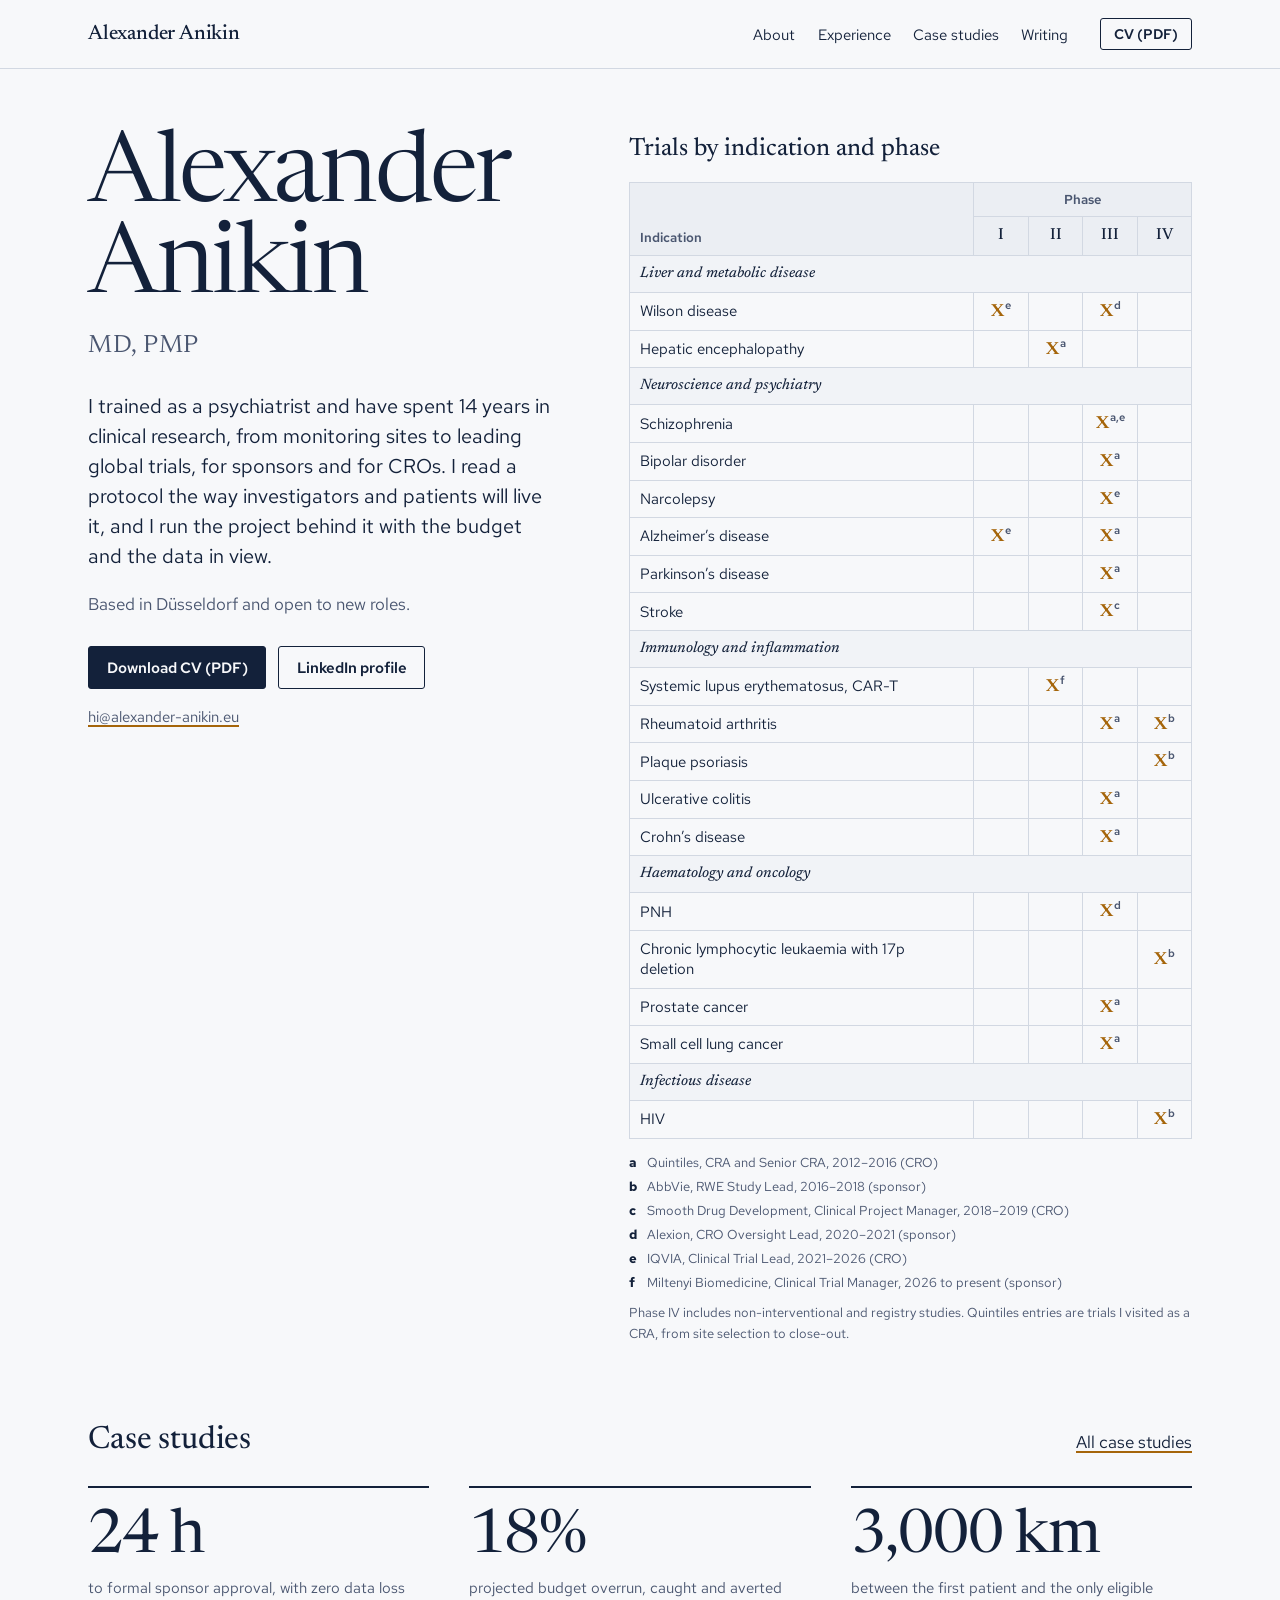
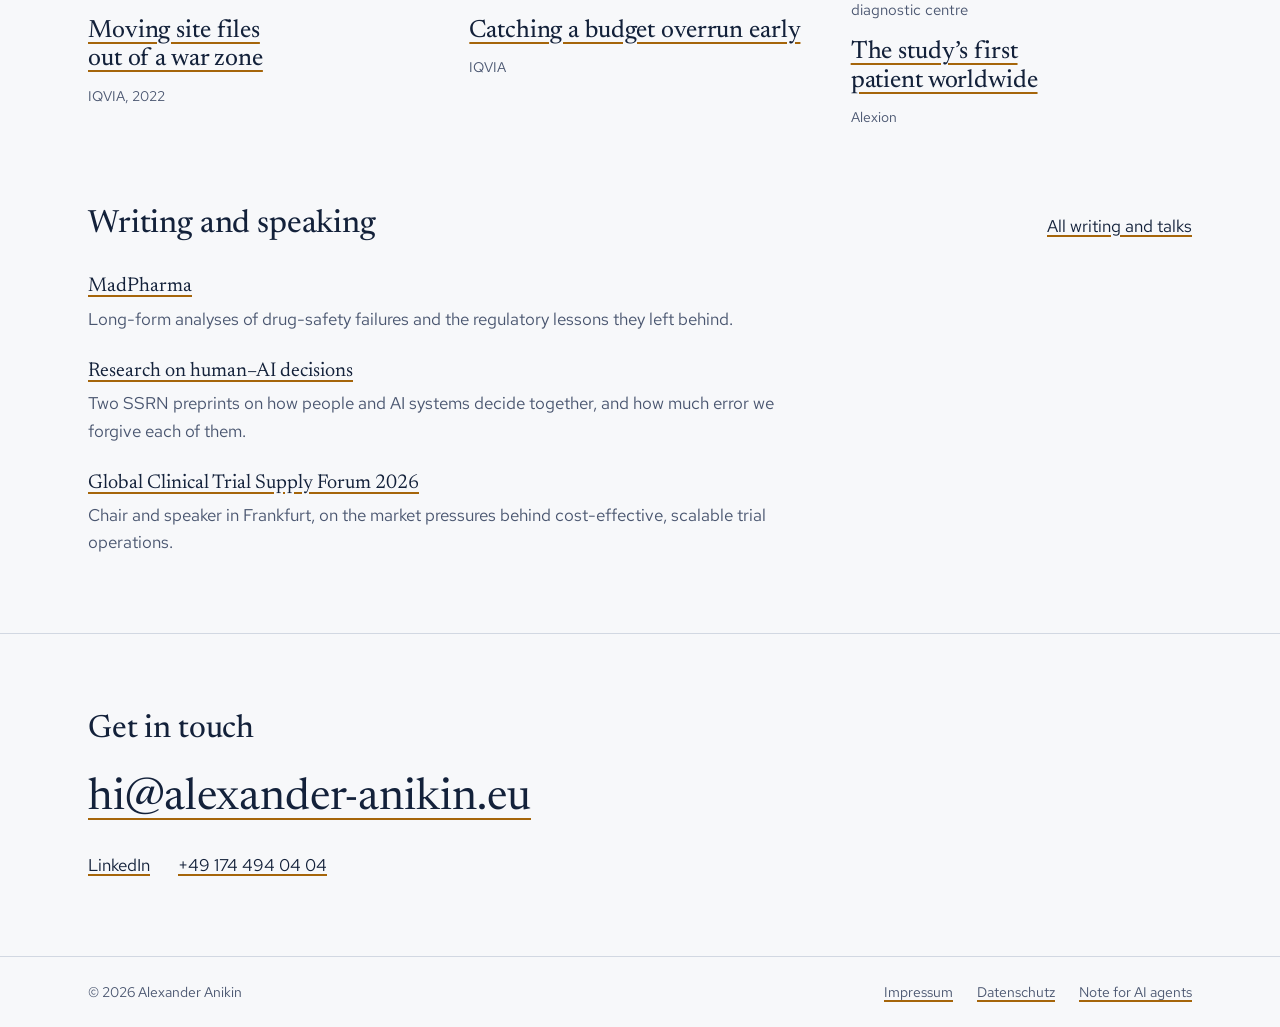
==== commit 0027e6f7: "Add key figures to the case studies Co-Authored-By: Claude Opus 5.5 <noreply@anthropic.com> Claude-S" ====
--- a/index.html
+++ b/index.html
@@ -201,18 +201,21 @@
       </div>
       <ul class="cases">
         <li class="case">
+          <p class="stat">24&nbsp;h</p>
+          <p class="stat-label">to formal sponsor approval, with zero data loss</p>
           <h3><a href="case-studies.html#war-zone">Moving site files out of a war zone</a></h3>
-          <p>Every original investigator site file in Ukraine secured with zero data loss, after sponsor approval within 24 hours.</p>
           <p class="meta">IQVIA, 2022</p>
         </li>
         <li class="case">
-          <h3><a href="case-studies.html#overrun">Catching an 18% overrun early</a></h3>
-          <p>Haemolysed samples were distorting safety labs and quietly inflating lab costs. Fixing sample handling saved the data and the budget.</p>
+          <p class="stat">18%</p>
+          <p class="stat-label">projected budget overrun, caught and averted</p>
+          <h3><a href="case-studies.html#overrun">Catching a budget overrun early</a></h3>
           <p class="meta">IQVIA</p>
         </li>
         <li class="case">
-          <h3><a href="case-studies.html#first-patient">First patient in, 3,000&nbsp;km away</a></h3>
-          <p>One eligible diagnostic facility in the country, thousands of kilometres from the site. Our country enrolled the study’s first patient worldwide.</p>
+          <p class="stat">3,000&nbsp;km</p>
+          <p class="stat-label">between the first patient and the only eligible diagnostic centre</p>
+          <h3><a href="case-studies.html#first-patient">The study’s first patient worldwide</a></h3>
           <p class="meta">Alexion</p>
         </li>
       </ul>
--- a/assets/site.css
+++ b/assets/site.css
@@ -416,9 +416,27 @@
   padding-top: 1.1rem;
   border-top: 2px solid var(--ink);
 }
-.case h3 { font-size: var(--step-2); }
+.case h3 { margin-top: 0.5rem; font-size: var(--step-2); }
 .case p { color: var(--ink-soft); }
 .case .meta { font-size: 0.875rem; }
+
+/* Key figures on the case studies, set like a report's headline numbers */
+.stat {
+  font-family: var(--font-display);
+  font-size: clamp(2.75rem, 2.2vw + 2rem, 4rem);
+  font-weight: 400;
+  line-height: 1;
+  letter-spacing: -0.02em;
+  font-variation-settings: "opsz" 72;
+}
+.case .stat,
+.case-full .stat { color: var(--ink); }
+.stat-label { font-size: 0.9375rem; line-height: 1.45; }
+.case .stat-label,
+.case-full .stat-label { color: var(--ink-soft); }
+.case .stat { margin-top: 0.15rem; }
+.case-full .stat { margin-top: 1.5rem; }
+.case-full .stat-label { margin-top: 0.45rem; }
 
 .list-plain {
   list-style: none;
@@ -629,6 +647,24 @@
 /* 404 */
 
 .notfound { padding-block: var(--space-section); display: grid; gap: 1rem; max-width: var(--measure); }
+
+/* Touch screens: standalone links get a thumb-sized (44px) target */
+
+@media (pointer: coarse) {
+  .site-nav a,
+  .footer-inner a,
+  .contact-other a,
+  .hero-email a,
+  .section-head a,
+  .frameworks a {
+    display: inline-flex;
+    align-items: center;
+    min-height: 44px;
+  }
+  .site-nav ul { gap: 0 1.25rem; }
+  .footer-inner { padding-block: 0.75rem; }
+  .btn { min-height: 44px; }
+}
 
 /* Draft-only placeholders (the production build refuses to run while any remain) */
 
